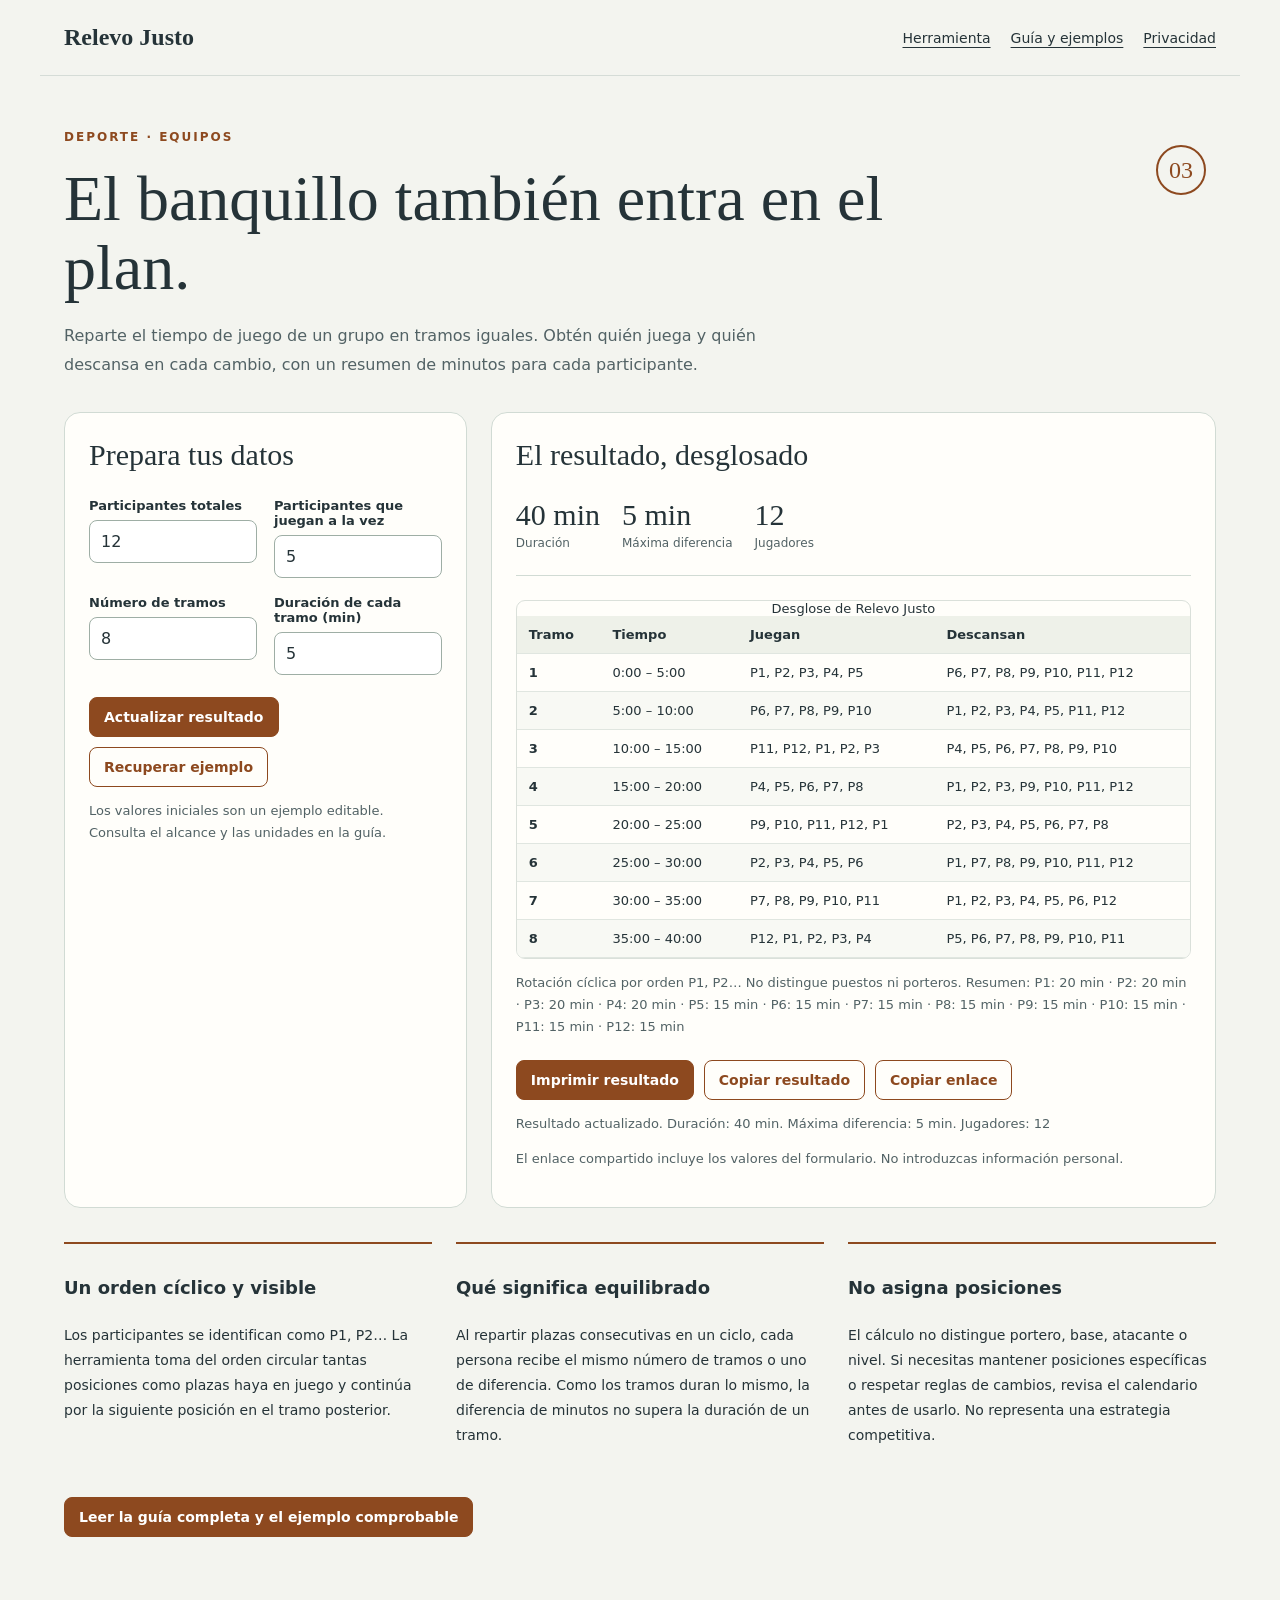
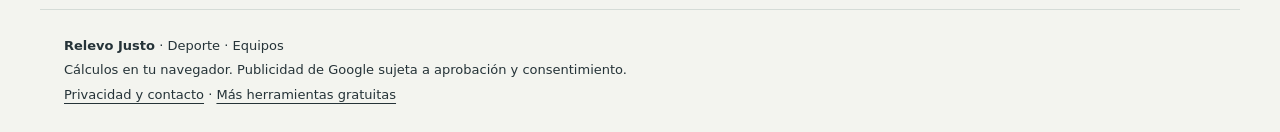
==== index.html @ fd92a655 "Publicar Relevo Justo completa" ====
<!doctype html><html lang="es"><head><meta charset="utf-8"><meta name="viewport" content="width=device-width,initial-scale=1"><meta name="theme-color" content="#8d491f"><title>Planificador de rotaciones y minutos con suplentes | Relevo Justo</title><meta name="description" content="Organiza tramos de juego con suplentes y calcula los minutos de cada participante. Rotación cíclica, tabla de cambios y diferencias visibles, sin registro."><link rel="canonical" href="https://ilga25.github.io/relevo-justo/"><link rel="icon" href="favicon.svg" type="image/svg+xml"><link rel="stylesheet" href="style.css"><style>:root{--accent:#8d491f}</style><script async src="https://pagead2.googlesyndication.com/pagead/js/adsbygoogle.js?client=ca-pub-2632653491273997" crossorigin="anonymous"></script><script src="privacy-options.js" defer></script><script src="math.js" defer></script><script src="app.js" defer></script><script id="tool-config" type="application/json">{"slug": "relevo-justo", "name": "Relevo Justo", "kind": "rotation", "category": "Deporte · Equipos", "color": "#8d491f", "title": "Planificador de rotaciones y minutos con suplentes", "description": "Organiza tramos de juego con suplentes y calcula los minutos de cada participante. Rotación cíclica, tabla de cambios y diferencias visibles, sin registro.", "hero": "El banquillo también entra en el plan.", "intro": "Reparte el tiempo de juego de un grupo en tramos iguales. Obtén quién juega y quién descansa en cada cambio, con un resumen de minutos para cada participante.", "fields": [["players", "Participantes totales", 12, 2, 30, 1], ["active", "Participantes que juegan a la vez", 5, 1, 30, 1], ["segments", "Número de tramos", 8, 1, 60, 1], ["minutes", "Duración de cada tramo (min)", 5, 1, 60, 1]], "guide": [["Un orden cíclico y visible", "Los participantes se identifican como P1, P2… La herramienta toma del orden circular tantas posiciones como plazas haya en juego y continúa por la siguiente posición en el tramo posterior."], ["Qué significa equilibrado", "Al repartir plazas consecutivas en un ciclo, cada persona recibe el mismo número de tramos o uno de diferencia. Como los tramos duran lo mismo, la diferencia de minutos no supera la duración de un tramo."], ["No asigna posiciones", "El cálculo no distingue portero, base, atacante o nivel. Si necesitas mantener posiciones específicas o respetar reglas de cambios, revisa el calendario antes de usarlo. No representa una estrategia competitiva."], ["Cómo llevarlo a la pista", "Escribe la correspondencia de P1, P2… en una hoja y conserva el mismo orden durante el encuentro. La tabla impresa muestra entradas y descansos. El tiempo empieza en cero y no incluye pausas de reloj o interrupciones."], ["Ejemplo comprobable", "Doce participantes, cinco plazas y ocho tramos generan cuarenta plazas de tramo. Cuatro personas reciben cuatro tramos y ocho reciben tres. Con tramos de cinco minutos, la diferencia máxima es de cinco minutos."]]}</script><script type="application/ld+json">{"@context": "https://schema.org", "@type": "WebApplication", "name": "Relevo Justo", "url": "https://ilga25.github.io/relevo-justo/", "description": "Organiza tramos de juego con suplentes y calcula los minutos de cada participante. Rotación cíclica, tabla de cambios y diferencias visibles, sin registro.", "inLanguage": "es", "operatingSystem": "Any", "applicationCategory": "UtilitiesApplication", "offers": {"@type": "Offer", "price": "0", "priceCurrency": "EUR"}}</script></head><body><a href="#main" class="skip">Saltar al contenido</a><header><a href="./">Relevo Justo</a><nav aria-label="Principal"><a href="./">Herramienta</a><a href="guia.html">Guía y ejemplos</a><a href="privacidad.html">Privacidad</a></nav></header><main id="main"><section class="hero"><div class="badge" aria-hidden="true">03</div><p class="eyebrow">Deporte · Equipos</p><h1>El banquillo también entra en el plan.</h1><p class="intro">Reparte el tiempo de juego de un grupo en tramos iguales. Obtén quién juega y quién descansa en cada cambio, con un resumen de minutos para cada participante.</p></section><div class="workspace"><section class="panel inputs"><h2>Prepara tus datos</h2><form id="form"><div class="fields"><label class="field">Participantes totales<input id="players" type="number" min="2" max="30" step="1" value="12" required></label><label class="field">Participantes que juegan a la vez<input id="active" type="number" min="1" max="30" step="1" value="5" required></label><label class="field">Número de tramos<input id="segments" type="number" min="1" max="60" step="1" value="8" required></label><label class="field">Duración de cada tramo (min)<input id="minutes" type="number" min="1" max="60" step="1" value="5" required></label></div><div class="actions"><button type="submit">Actualizar resultado</button><button id="reset" class="secondary" type="button">Recuperar ejemplo</button></div></form><p class="small">Los valores iniciales son un ejemplo editable. Consulta el alcance y las unidades en la guía.</p></section><section class="panel output"><h2>El resultado, desglosado</h2><noscript>Activa JavaScript para utilizar la herramienta. La guía se puede consultar sin JavaScript.</noscript><p id="error" role="alert" hidden></p><div id="result"><div id="metrics" class="metrics"></div><div class="table-wrap"><table><caption>Desglose de Relevo Justo</caption><thead><tr id="head-row"></tr></thead><tbody id="body-rows"></tbody></table></div><p id="note" class="small"></p></div><div class="actions"><button id="print" type="button">Imprimir resultado</button><button id="copy" type="button" class="secondary">Copiar resultado</button><button id="share" type="button" class="secondary">Copiar enlace</button></div><p id="feedback" role="status" class="small"></p><textarea id="copy-field" aria-label="Contenido para copiar" readonly hidden></textarea><p id="status" role="status" class="small"></p><p class="small share-note">El enlace compartido incluye los valores del formulario. No introduzcas información personal.</p></section></div><section class="cards"><article><h3>Un orden cíclico y visible</h3><p>Los participantes se identifican como P1, P2… La herramienta toma del orden circular tantas posiciones como plazas haya en juego y continúa por la siguiente posición en el tramo posterior.</p></article><article><h3>Qué significa equilibrado</h3><p>Al repartir plazas consecutivas en un ciclo, cada persona recibe el mismo número de tramos o uno de diferencia. Como los tramos duran lo mismo, la diferencia de minutos no supera la duración de un tramo.</p></article><article><h3>No asigna posiciones</h3><p>El cálculo no distingue portero, base, atacante o nivel. Si necesitas mantener posiciones específicas o respetar reglas de cambios, revisa el calendario antes de usarlo. No representa una estrategia competitiva.</p></article></section><p class="guide-link"><a class="button" href="guia.html">Leer la guía completa y el ejemplo comprobable</a></p></main><footer><strong>Relevo Justo</strong> · Deporte · Equipos<br>Cálculos en tu navegador. Publicidad de Google sujeta a aprobación y consentimiento.<br><a href="privacidad.html">Privacidad y contacto</a> · <a href="https://ilga25.github.io/herramientas.html">Más herramientas gratuitas</a><div><button type="button" id="privacy-options" class="secondary" hidden>Opciones de privacidad</button></div></footer></body></html>
---- style.css ----
:root{font-family:system-ui,sans-serif;color:#253338;background:#f3f4ef;font-synthesis:none;--accent:#155e63}*{box-sizing:border-box}body{margin:0}a{color:inherit;text-underline-offset:4px}header,main,footer{max-width:1200px;margin:auto;padding:24px}header{display:flex;justify-content:space-between;align-items:center;gap:20px;border-bottom:1px solid #d5dcd7}header>a{font:700 24px Georgia,serif;text-decoration:none}nav{display:flex;flex-wrap:wrap;gap:20px;font-size:14px}.eyebrow{text-transform:uppercase;letter-spacing:2px;font-size:12px;color:var(--accent);font-weight:750;margin-top:30px}h1{font:clamp(40px,5vw,65px)/1.08 Georgia,serif;font-weight:400;max-width:900px;margin:20px 0}h2{font:30px/1.2 Georgia,serif}h3{font-size:18px}.intro{max-width:760px;line-height:1.8;color:#526265}.hero{position:relative;padding-right:70px}.badge{position:absolute;right:10px;top:15px;width:50px;height:50px;border:2px solid var(--accent);color:var(--accent);border-radius:50%;display:grid;place-items:center;font:24px Georgia,serif}.workspace{display:grid;grid-template-columns:minmax(300px,.75fr) minmax(430px,1.35fr);gap:24px;margin:32px 0}.panel{min-width:0;background:#fffefa;border:1px solid #d1dbd4;border-radius:16px;padding:24px}.panel h2{margin-top:0}.fields{display:grid;grid-template-columns:1fr 1fr;gap:17px}.field{font-size:13px;font-weight:650;display:block}.field input,.field select,.field textarea{display:block;width:100%;min-width:0;margin:7px 0 0;border:1px solid #9eaea5;border-radius:8px;background:white;font:16px system-ui;color:#253338;padding:11px}.field textarea{min-height:240px;resize:vertical;font:14px/1.6 ui-monospace,monospace}.text-field{grid-column:1/-1}input:focus,textarea:focus,button:focus-visible{outline:3px solid color-mix(in srgb,var(--accent) 35%,white);outline-offset:2px}.actions{display:flex;gap:10px;flex-wrap:wrap;margin-top:22px}button,.button{border:1px solid var(--accent);border-radius:8px;background:var(--accent);color:white;padding:11px 14px;font:600 14px system-ui;cursor:pointer;text-decoration:none;display:inline-block}button.secondary{background:transparent;color:var(--accent)}button:disabled{opacity:.45;cursor:default}.small{font-size:13px;line-height:1.7;color:#526265}.metrics{display:flex;flex-wrap:wrap;gap:22px;padding:0 0 24px;border-bottom:1px solid #d1dbd4;margin-bottom:24px}.metrics div{max-width:100%}.metrics strong{display:block;font:30px Georgia,serif;overflow-wrap:anywhere}.metrics span{font-size:12px;color:#526265}.table-wrap{overflow:auto;max-height:680px;border:1px solid #dae0da;border-radius:9px}table{border-collapse:collapse;width:100%;font-size:13px}th,td{border-bottom:1px solid #e0e6e0;padding:11px 12px;text-align:left;vertical-align:top}thead{background:#eef1e9;position:sticky;top:0}tbody th{font-weight:600}tbody tr:nth-child(even){background:#f8f9f4}td{white-space:pre-wrap;overflow-wrap:anywhere;max-width:500px}#error{background:#fbece3;color:#833e20;border-left:4px solid #af5b32;padding:18px;line-height:1.6}#copy-field{width:100%;min-height:100px;font:13px monospace}.reading{max-width:790px;line-height:1.85}.reading h2{margin-top:34px}.cards{display:grid;grid-template-columns:repeat(3,1fr);gap:24px;margin:34px 0}.cards article{border-top:2px solid var(--accent);padding-top:10px;font-size:14px;line-height:1.8}footer{border-top:1px solid #d5dcd7;margin-top:32px;font-size:13px;line-height:1.9}.skip{position:absolute;top:-100px}.skip:focus{top:10px;background:white;padding:14px;z-index:10}[hidden]{display:none!important}.prompt-tool .workspace{grid-template-columns:1fr}.prompt-tool .fields{grid-template-columns:1fr 1fr}.prompt-tool .text-field{grid-column:auto}.prompt-tool .table-wrap td:last-child{min-width:280px;max-width:750px;font-family:ui-monospace,monospace}.prompt-tool .table-wrap{max-height:800px}@media(max-width:850px){.workspace{grid-template-columns:1fr}.cards{grid-template-columns:1fr}.prompt-tool .fields{grid-template-columns:1fr}.hero{padding-right:0}.badge{display:none}header{align-items:flex-start;flex-direction:column}h1{font-size:43px}}@media(max-width:420px){header,main,footer{padding:18px}.panel{padding:17px}.fields{grid-template-columns:1fr}nav{gap:14px}}@media print{body{background:white}header,footer,.hero,.inputs,.actions,.small.share-note,.cards,#feedback,#copy-field,.guide-link{display:none}.workspace{display:block}.panel{border:0;padding:0}.table-wrap{max-height:none;overflow:visible;border:0}thead{position:static}tr{break-inside:avoid}table{font-size:10px}main{padding:0}.metrics strong{font-size:24px}}
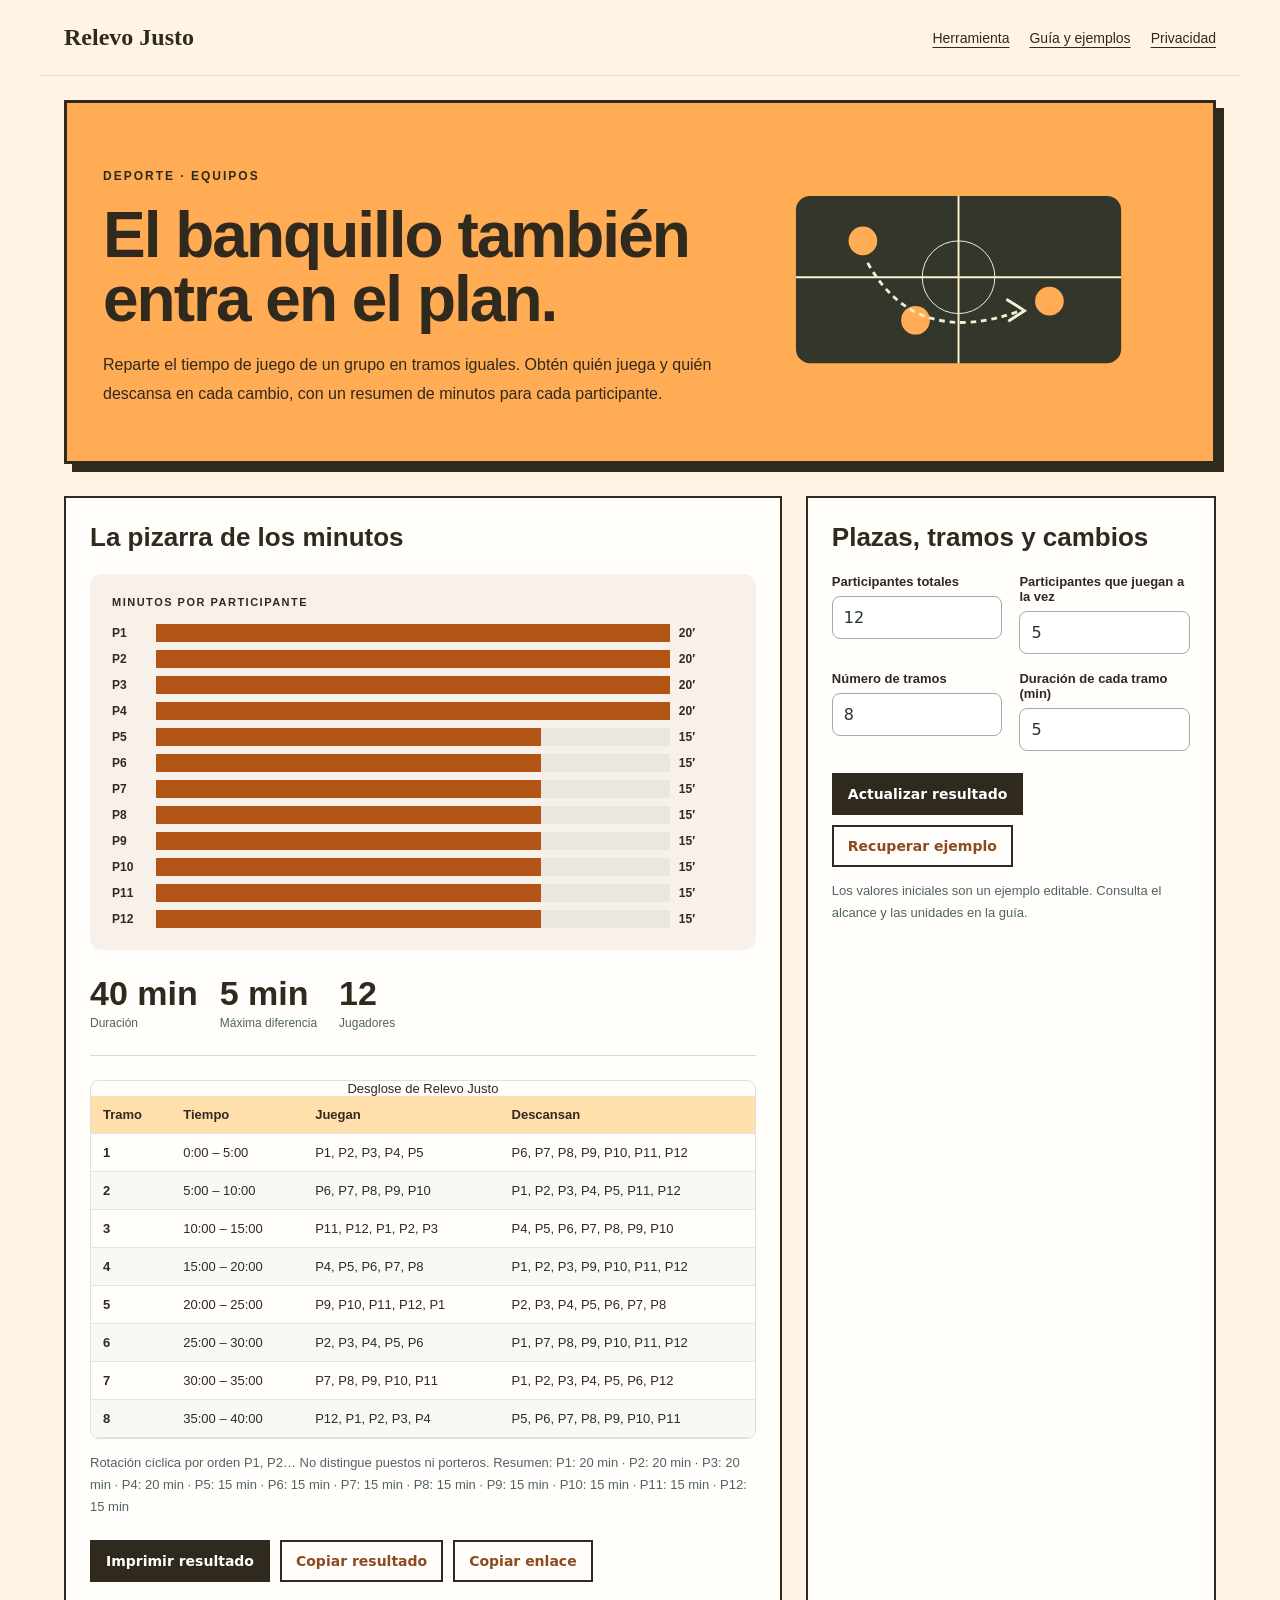
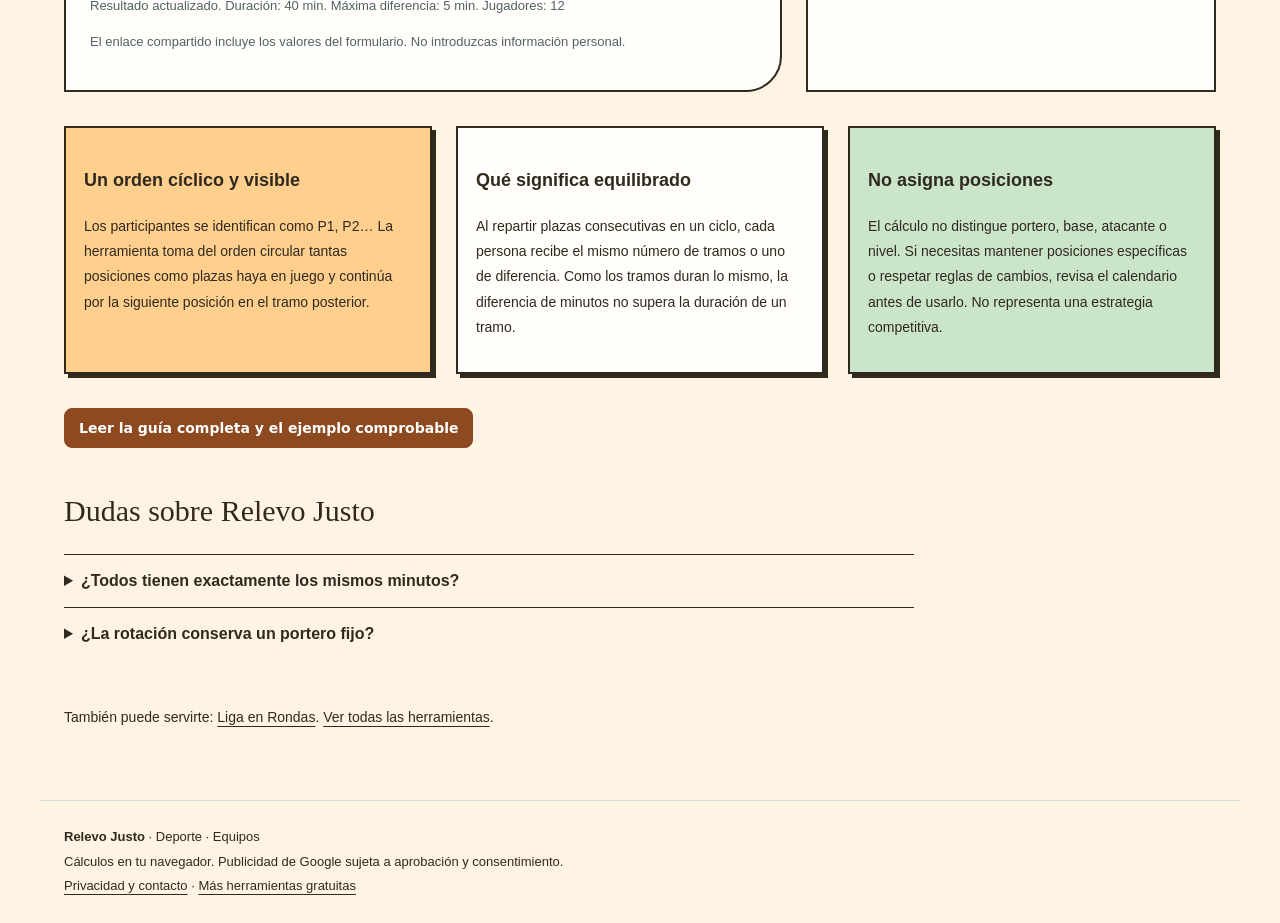
==== commit 8e82d596: "Identidad visual y SEO de Relevo Justo" ====
--- a/index.html
+++ b/index.html
@@ -1 +1 @@
-<!doctype html><html lang="es"><head><meta charset="utf-8"><meta name="viewport" content="width=device-width,initial-scale=1"><meta name="theme-color" content="#8d491f"><title>Planificador de rotaciones y minutos con suplentes | Relevo Justo</title><meta name="description" content="Organiza tramos de juego con suplentes y calcula los minutos de cada participante. Rotación cíclica, tabla de cambios y diferencias visibles, sin registro."><link rel="canonical" href="https://ilga25.github.io/relevo-justo/"><link rel="icon" href="favicon.svg" type="image/svg+xml"><link rel="stylesheet" href="style.css"><style>:root{--accent:#8d491f}</style><script async src="https://pagead2.googlesyndication.com/pagead/js/adsbygoogle.js?client=ca-pub-2632653491273997" crossorigin="anonymous"></script><script src="privacy-options.js" defer></script><script src="math.js" defer></script><script src="app.js" defer></script><script id="tool-config" type="application/json">{"slug": "relevo-justo", "name": "Relevo Justo", "kind": "rotation", "category": "Deporte · Equipos", "color": "#8d491f", "title": "Planificador de rotaciones y minutos con suplentes", "description": "Organiza tramos de juego con suplentes y calcula los minutos de cada participante. Rotación cíclica, tabla de cambios y diferencias visibles, sin registro.", "hero": "El banquillo también entra en el plan.", "intro": "Reparte el tiempo de juego de un grupo en tramos iguales. Obtén quién juega y quién descansa en cada cambio, con un resumen de minutos para cada participante.", "fields": [["players", "Participantes totales", 12, 2, 30, 1], ["active", "Participantes que juegan a la vez", 5, 1, 30, 1], ["segments", "Número de tramos", 8, 1, 60, 1], ["minutes", "Duración de cada tramo (min)", 5, 1, 60, 1]], "guide": [["Un orden cíclico y visible", "Los participantes se identifican como P1, P2… La herramienta toma del orden circular tantas posiciones como plazas haya en juego y continúa por la siguiente posición en el tramo posterior."], ["Qué significa equilibrado", "Al repartir plazas consecutivas en un ciclo, cada persona recibe el mismo número de tramos o uno de diferencia. Como los tramos duran lo mismo, la diferencia de minutos no supera la duración de un tramo."], ["No asigna posiciones", "El cálculo no distingue portero, base, atacante o nivel. Si necesitas mantener posiciones específicas o respetar reglas de cambios, revisa el calendario antes de usarlo. No representa una estrategia competitiva."], ["Cómo llevarlo a la pista", "Escribe la correspondencia de P1, P2… en una hoja y conserva el mismo orden durante el encuentro. La tabla impresa muestra entradas y descansos. El tiempo empieza en cero y no incluye pausas de reloj o interrupciones."], ["Ejemplo comprobable", "Doce participantes, cinco plazas y ocho tramos generan cuarenta plazas de tramo. Cuatro personas reciben cuatro tramos y ocho reciben tres. Con tramos de cinco minutos, la diferencia máxima es de cinco minutos."]]}</script><script type="application/ld+json">{"@context": "https://schema.org", "@type": "WebApplication", "name": "Relevo Justo", "url": "https://ilga25.github.io/relevo-justo/", "description": "Organiza tramos de juego con suplentes y calcula los minutos de cada participante. Rotación cíclica, tabla de cambios y diferencias visibles, sin registro.", "inLanguage": "es", "operatingSystem": "Any", "applicationCategory": "UtilitiesApplication", "offers": {"@type": "Offer", "price": "0", "priceCurrency": "EUR"}}</script></head><body><a href="#main" class="skip">Saltar al contenido</a><header><a href="./">Relevo Justo</a><nav aria-label="Principal"><a href="./">Herramienta</a><a href="guia.html">Guía y ejemplos</a><a href="privacidad.html">Privacidad</a></nav></header><main id="main"><section class="hero"><div class="badge" aria-hidden="true">03</div><p class="eyebrow">Deporte · Equipos</p><h1>El banquillo también entra en el plan.</h1><p class="intro">Reparte el tiempo de juego de un grupo en tramos iguales. Obtén quién juega y quién descansa en cada cambio, con un resumen de minutos para cada participante.</p></section><div class="workspace"><section class="panel inputs"><h2>Prepara tus datos</h2><form id="form"><div class="fields"><label class="field">Participantes totales<input id="players" type="number" min="2" max="30" step="1" value="12" required></label><label class="field">Participantes que juegan a la vez<input id="active" type="number" min="1" max="30" step="1" value="5" required></label><label class="field">Número de tramos<input id="segments" type="number" min="1" max="60" step="1" value="8" required></label><label class="field">Duración de cada tramo (min)<input id="minutes" type="number" min="1" max="60" step="1" value="5" required></label></div><div class="actions"><button type="submit">Actualizar resultado</button><button id="reset" class="secondary" type="button">Recuperar ejemplo</button></div></form><p class="small">Los valores iniciales son un ejemplo editable. Consulta el alcance y las unidades en la guía.</p></section><section class="panel output"><h2>El resultado, desglosado</h2><noscript>Activa JavaScript para utilizar la herramienta. La guía se puede consultar sin JavaScript.</noscript><p id="error" role="alert" hidden></p><div id="result"><div id="metrics" class="metrics"></div><div class="table-wrap"><table><caption>Desglose de Relevo Justo</caption><thead><tr id="head-row"></tr></thead><tbody id="body-rows"></tbody></table></div><p id="note" class="small"></p></div><div class="actions"><button id="print" type="button">Imprimir resultado</button><button id="copy" type="button" class="secondary">Copiar resultado</button><button id="share" type="button" class="secondary">Copiar enlace</button></div><p id="feedback" role="status" class="small"></p><textarea id="copy-field" aria-label="Contenido para copiar" readonly hidden></textarea><p id="status" role="status" class="small"></p><p class="small share-note">El enlace compartido incluye los valores del formulario. No introduzcas información personal.</p></section></div><section class="cards"><article><h3>Un orden cíclico y visible</h3><p>Los participantes se identifican como P1, P2… La herramienta toma del orden circular tantas posiciones como plazas haya en juego y continúa por la siguiente posición en el tramo posterior.</p></article><article><h3>Qué significa equilibrado</h3><p>Al repartir plazas consecutivas en un ciclo, cada persona recibe el mismo número de tramos o uno de diferencia. Como los tramos duran lo mismo, la diferencia de minutos no supera la duración de un tramo.</p></article><article><h3>No asigna posiciones</h3><p>El cálculo no distingue portero, base, atacante o nivel. Si necesitas mantener posiciones específicas o respetar reglas de cambios, revisa el calendario antes de usarlo. No representa una estrategia competitiva.</p></article></section><p class="guide-link"><a class="button" href="guia.html">Leer la guía completa y el ejemplo comprobable</a></p></main><footer><strong>Relevo Justo</strong> · Deporte · Equipos<br>Cálculos en tu navegador. Publicidad de Google sujeta a aprobación y consentimiento.<br><a href="privacidad.html">Privacidad y contacto</a> · <a href="https://ilga25.github.io/herramientas.html">Más herramientas gratuitas</a><div><button type="button" id="privacy-options" class="secondary" hidden>Opciones de privacidad</button></div></footer></body></html>+<!doctype html><html lang="es"><head><meta charset="utf-8"><meta name="viewport" content="width=device-width,initial-scale=1"><meta name="theme-color" content="#8d491f"><title>Planificador de rotaciones y minutos con suplentes | Relevo Justo</title><meta name="description" content="Organiza tramos de juego con suplentes y calcula los minutos de cada participante. Rotación cíclica, tabla de cambios y diferencias visibles, sin registro."><link rel="canonical" href="https://ilga25.github.io/relevo-justo/"><link rel="icon" href="favicon.svg" type="image/svg+xml"><link rel="stylesheet" href="style.css"><style>:root{--accent:#8d491f}</style><script async src="https://pagead2.googlesyndication.com/pagead/js/adsbygoogle.js?client=ca-pub-2632653491273997" crossorigin="anonymous"></script><script src="privacy-options.js" defer></script><script src="math.js" defer></script><script src="app.js" defer></script><script id="tool-config" type="application/json">{"slug": "relevo-justo", "name": "Relevo Justo", "kind": "rotation", "category": "Deporte · Equipos", "color": "#8d491f", "title": "Planificador de rotaciones y minutos con suplentes", "description": "Organiza tramos de juego con suplentes y calcula los minutos de cada participante. Rotación cíclica, tabla de cambios y diferencias visibles, sin registro.", "hero": "El banquillo también entra en el plan.", "intro": "Reparte el tiempo de juego de un grupo en tramos iguales. Obtén quién juega y quién descansa en cada cambio, con un resumen de minutos para cada participante.", "fields": [["players", "Participantes totales", 12, 2, 30, 1], ["active", "Participantes que juegan a la vez", 5, 1, 30, 1], ["segments", "Número de tramos", 8, 1, 60, 1], ["minutes", "Duración de cada tramo (min)", 5, 1, 60, 1]], "guide": [["Un orden cíclico y visible", "Los participantes se identifican como P1, P2… La herramienta toma del orden circular tantas posiciones como plazas haya en juego y continúa por la siguiente posición en el tramo posterior."], ["Qué significa equilibrado", "Al repartir plazas consecutivas en un ciclo, cada persona recibe el mismo número de tramos o uno de diferencia. Como los tramos duran lo mismo, la diferencia de minutos no supera la duración de un tramo."], ["No asigna posiciones", "El cálculo no distingue portero, base, atacante o nivel. Si necesitas mantener posiciones específicas o respetar reglas de cambios, revisa el calendario antes de usarlo. No representa una estrategia competitiva."], ["Cómo llevarlo a la pista", "Escribe la correspondencia de P1, P2… en una hoja y conserva el mismo orden durante el encuentro. La tabla impresa muestra entradas y descansos. El tiempo empieza en cero y no incluye pausas de reloj o interrupciones."], ["Ejemplo comprobable", "Doce participantes, cinco plazas y ocho tramos generan cuarenta plazas de tramo. Cuatro personas reciben cuatro tramos y ocho reciben tres. Con tramos de cinco minutos, la diferencia máxima es de cinco minutos."]]}</script><script type="application/ld+json">{"@context": "https://schema.org", "@type": "WebApplication", "name": "Relevo Justo", "url": "https://ilga25.github.io/relevo-justo/", "description": "Organiza tramos de juego con suplentes y calcula los minutos de cada participante. Rotación cíclica, tabla de cambios y diferencias visibles, sin registro.", "inLanguage": "es", "operatingSystem": "Any", "applicationCategory": "UtilitiesApplication", "offers": {"@type": "Offer", "price": "0", "priceCurrency": "EUR"}}</script><meta property="og:type" content="website"><meta property="og:locale" content="es_ES"><meta property="og:url" content="https://ilga25.github.io/relevo-justo/"><meta property="og:title" content="Planificador de rotaciones y minutos con suplentes | Relevo Justo"><meta name="twitter:card" content="summary"><meta property="og:description" content="Organiza tramos de juego con suplentes y calcula los minutos de cada participante. Rotación cíclica, tabla de cambios y diferencias visibles, sin registro."></head><body class="theme-rotation"><a href="#main" class="skip">Saltar al contenido</a><header><a href="./">Relevo Justo</a><nav aria-label="Principal"><a href="./">Herramienta</a><a href="guia.html">Guía y ejemplos</a><a href="privacidad.html">Privacidad</a></nav></header><main id="main"><section class="hero"><div class="hero-copy"><p class="eyebrow">Deporte · Equipos</p><h1>El banquillo también entra en el plan.</h1><p class="intro">Reparte el tiempo de juego de un grupo en tramos iguales. Obtén quién juega y quién descansa en cada cambio, con un resumen de minutos para cada participante.</p></div><div class="brand-art" aria-hidden="true"><svg viewBox="0 0 400 230"><rect x="30" y="25" width="340" height="175" rx="15" fill="#33362b"/><path d="M200 25v175M30 110h340" stroke="#fff2cf" stroke-width="2"/><circle cx="200" cy="110" r="38" fill="none" stroke="#fff2cf"/><g fill="#ffac55"><circle cx="100" cy="72" r="15"/><circle cx="155" cy="155" r="15"/><circle cx="295" cy="135" r="15"/></g><path d="M105 95q50 90 160 50" fill="none" stroke="#f2efd3" stroke-width="3" stroke-dasharray="6 5"/><path d="M250 133l19 12-17 11" fill="none" stroke="#f2efd3" stroke-width="3"/></svg></div></section><div class="workspace"><section class="panel inputs"><h2>Plazas, tramos y cambios</h2><form id="form"><div class="fields"><label class="field">Participantes totales<input id="players" type="number" min="2" max="30" step="1" value="12" required></label><label class="field">Participantes que juegan a la vez<input id="active" type="number" min="1" max="30" step="1" value="5" required></label><label class="field">Número de tramos<input id="segments" type="number" min="1" max="60" step="1" value="8" required></label><label class="field">Duración de cada tramo (min)<input id="minutes" type="number" min="1" max="60" step="1" value="5" required></label></div><div class="actions"><button type="submit">Actualizar resultado</button><button id="reset" class="secondary" type="button">Recuperar ejemplo</button></div></form><p class="small">Los valores iniciales son un ejemplo editable. Consulta el alcance y las unidades en la guía.</p></section><section class="panel output"><h2>La pizarra de los minutos</h2><noscript>Activa JavaScript para utilizar la herramienta. La guía se puede consultar sin JavaScript.</noscript><p id="error" role="alert" hidden></p><div id="result"><div id="feature-viz"></div><div id="metrics" class="metrics"></div><div class="table-wrap"><table><caption>Desglose de Relevo Justo</caption><thead><tr id="head-row"></tr></thead><tbody id="body-rows"></tbody></table></div><p id="note" class="small"></p></div><div class="actions"><button id="print" type="button">Imprimir resultado</button><button id="copy" type="button" class="secondary">Copiar resultado</button><button id="share" type="button" class="secondary">Copiar enlace</button></div><p id="feedback" role="status" class="small"></p><textarea id="copy-field" aria-label="Contenido para copiar" readonly hidden></textarea><p id="status" role="status" class="small"></p><p class="small share-note">El enlace compartido incluye los valores del formulario. No introduzcas información personal.</p></section></div><section class="cards"><article><h3>Un orden cíclico y visible</h3><p>Los participantes se identifican como P1, P2… La herramienta toma del orden circular tantas posiciones como plazas haya en juego y continúa por la siguiente posición en el tramo posterior.</p></article><article><h3>Qué significa equilibrado</h3><p>Al repartir plazas consecutivas en un ciclo, cada persona recibe el mismo número de tramos o uno de diferencia. Como los tramos duran lo mismo, la diferencia de minutos no supera la duración de un tramo.</p></article><article><h3>No asigna posiciones</h3><p>El cálculo no distingue portero, base, atacante o nivel. Si necesitas mantener posiciones específicas o respetar reglas de cambios, revisa el calendario antes de usarlo. No representa una estrategia competitiva.</p></article></section><p class="guide-link"><a class="button" href="guia.html">Leer la guía completa y el ejemplo comprobable</a></p><!-- EXTRA IDENTIDAD --><section class="faq-custom"><h2>Dudas sobre Relevo Justo</h2><details><summary>¿Todos tienen exactamente los mismos minutos?</summary><p>Solo si el número de plazas de tramo es divisible entre participantes. Si no, la diferencia máxima es un tramo.</p></details><details><summary>¿La rotación conserva un portero fijo?</summary><p>No. Los participantes son intercambiables en este modelo. Revisa los puestos y las reglas de tu actividad antes de usar la tabla.</p></details></section><p class="related-tool">También puede servirte: <a href="https://ilga25.github.io/liga-en-rondas/">Liga en Rondas</a>. <a href="https://ilga25.github.io/herramientas.html">Ver todas las herramientas</a>.</p><!-- FIN EXTRA IDENTIDAD --></main><footer><strong>Relevo Justo</strong> · Deporte · Equipos<br>Cálculos en tu navegador. Publicidad de Google sujeta a aprobación y consentimiento.<br><a href="privacidad.html">Privacidad y contacto</a> · <a href="https://ilga25.github.io/herramientas.html">Más herramientas gratuitas</a><div><button type="button" id="privacy-options" class="secondary" hidden>Opciones de privacidad</button></div></footer></body></html>
--- a/style.css
+++ b/style.css
@@ -1 +1,10 @@
-:root{font-family:system-ui,sans-serif;color:#253338;background:#f3f4ef;font-synthesis:none;--accent:#155e63}*{box-sizing:border-box}body{margin:0}a{color:inherit;text-underline-offset:4px}header,main,footer{max-width:1200px;margin:auto;padding:24px}header{display:flex;justify-content:space-between;align-items:center;gap:20px;border-bottom:1px solid #d5dcd7}header>a{font:700 24px Georgia,serif;text-decoration:none}nav{display:flex;flex-wrap:wrap;gap:20px;font-size:14px}.eyebrow{text-transform:uppercase;letter-spacing:2px;font-size:12px;color:var(--accent);font-weight:750;margin-top:30px}h1{font:clamp(40px,5vw,65px)/1.08 Georgia,serif;font-weight:400;max-width:900px;margin:20px 0}h2{font:30px/1.2 Georgia,serif}h3{font-size:18px}.intro{max-width:760px;line-height:1.8;color:#526265}.hero{position:relative;padding-right:70px}.badge{position:absolute;right:10px;top:15px;width:50px;height:50px;border:2px solid var(--accent);color:var(--accent);border-radius:50%;display:grid;place-items:center;font:24px Georgia,serif}.workspace{display:grid;grid-template-columns:minmax(300px,.75fr) minmax(430px,1.35fr);gap:24px;margin:32px 0}.panel{min-width:0;background:#fffefa;border:1px solid #d1dbd4;border-radius:16px;padding:24px}.panel h2{margin-top:0}.fields{display:grid;grid-template-columns:1fr 1fr;gap:17px}.field{font-size:13px;font-weight:650;display:block}.field input,.field select,.field textarea{display:block;width:100%;min-width:0;margin:7px 0 0;border:1px solid #9eaea5;border-radius:8px;background:white;font:16px system-ui;color:#253338;padding:11px}.field textarea{min-height:240px;resize:vertical;font:14px/1.6 ui-monospace,monospace}.text-field{grid-column:1/-1}input:focus,textarea:focus,button:focus-visible{outline:3px solid color-mix(in srgb,var(--accent) 35%,white);outline-offset:2px}.actions{display:flex;gap:10px;flex-wrap:wrap;margin-top:22px}button,.button{border:1px solid var(--accent);border-radius:8px;background:var(--accent);color:white;padding:11px 14px;font:600 14px system-ui;cursor:pointer;text-decoration:none;display:inline-block}button.secondary{background:transparent;color:var(--accent)}button:disabled{opacity:.45;cursor:default}.small{font-size:13px;line-height:1.7;color:#526265}.metrics{display:flex;flex-wrap:wrap;gap:22px;padding:0 0 24px;border-bottom:1px solid #d1dbd4;margin-bottom:24px}.metrics div{max-width:100%}.metrics strong{display:block;font:30px Georgia,serif;overflow-wrap:anywhere}.metrics span{font-size:12px;color:#526265}.table-wrap{overflow:auto;max-height:680px;border:1px solid #dae0da;border-radius:9px}table{border-collapse:collapse;width:100%;font-size:13px}th,td{border-bottom:1px solid #e0e6e0;padding:11px 12px;text-align:left;vertical-align:top}thead{background:#eef1e9;position:sticky;top:0}tbody th{font-weight:600}tbody tr:nth-child(even){background:#f8f9f4}td{white-space:pre-wrap;overflow-wrap:anywhere;max-width:500px}#error{background:#fbece3;color:#833e20;border-left:4px solid #af5b32;padding:18px;line-height:1.6}#copy-field{width:100%;min-height:100px;font:13px monospace}.reading{max-width:790px;line-height:1.85}.reading h2{margin-top:34px}.cards{display:grid;grid-template-columns:repeat(3,1fr);gap:24px;margin:34px 0}.cards article{border-top:2px solid var(--accent);padding-top:10px;font-size:14px;line-height:1.8}footer{border-top:1px solid #d5dcd7;margin-top:32px;font-size:13px;line-height:1.9}.skip{position:absolute;top:-100px}.skip:focus{top:10px;background:white;padding:14px;z-index:10}[hidden]{display:none!important}.prompt-tool .workspace{grid-template-columns:1fr}.prompt-tool .fields{grid-template-columns:1fr 1fr}.prompt-tool .text-field{grid-column:auto}.prompt-tool .table-wrap td:last-child{min-width:280px;max-width:750px;font-family:ui-monospace,monospace}.prompt-tool .table-wrap{max-height:800px}@media(max-width:850px){.workspace{grid-template-columns:1fr}.cards{grid-template-columns:1fr}.prompt-tool .fields{grid-template-columns:1fr}.hero{padding-right:0}.badge{display:none}header{align-items:flex-start;flex-direction:column}h1{font-size:43px}}@media(max-width:420px){header,main,footer{padding:18px}.panel{padding:17px}.fields{grid-template-columns:1fr}nav{gap:14px}}@media print{body{background:white}header,footer,.hero,.inputs,.actions,.small.share-note,.cards,#feedback,#copy-field,.guide-link{display:none}.workspace{display:block}.panel{border:0;padding:0}.table-wrap{max-height:none;overflow:visible;border:0}thead{position:static}tr{break-inside:avoid}table{font-size:10px}main{padding:0}.metrics strong{font-size:24px}}
+:root{font-family:system-ui,sans-serif;color:#253338;background:#f3f4ef;font-synthesis:none;--accent:#155e63}*{box-sizing:border-box}body{margin:0}a{color:inherit;text-underline-offset:4px}header,main,footer{max-width:1200px;margin:auto;padding:24px}header{display:flex;justify-content:space-between;align-items:center;gap:20px;border-bottom:1px solid #d5dcd7}header>a{font:700 24px Georgia,serif;text-decoration:none}nav{display:flex;flex-wrap:wrap;gap:20px;font-size:14px}.eyebrow{text-transform:uppercase;letter-spacing:2px;font-size:12px;color:var(--accent);font-weight:750;margin-top:30px}h1{font:clamp(40px,5vw,65px)/1.08 Georgia,serif;font-weight:400;max-width:900px;margin:20px 0}h2{font:30px/1.2 Georgia,serif}h3{font-size:18px}.intro{max-width:760px;line-height:1.8;color:#526265}.hero{position:relative;padding-right:70px}.badge{position:absolute;right:10px;top:15px;width:50px;height:50px;border:2px solid var(--accent);color:var(--accent);border-radius:50%;display:grid;place-items:center;font:24px Georgia,serif}.workspace{display:grid;grid-template-columns:minmax(300px,.75fr) minmax(430px,1.35fr);gap:24px;margin:32px 0}.panel{min-width:0;background:#fffefa;border:1px solid #d1dbd4;border-radius:16px;padding:24px}.panel h2{margin-top:0}.fields{display:grid;grid-template-columns:1fr 1fr;gap:17px}.field{font-size:13px;font-weight:650;display:block}.field input,.field select,.field textarea{display:block;width:100%;min-width:0;margin:7px 0 0;border:1px solid #9eaea5;border-radius:8px;background:white;font:16px system-ui;color:#253338;padding:11px}.field textarea{min-height:240px;resize:vertical;font:14px/1.6 ui-monospace,monospace}.text-field{grid-column:1/-1}input:focus,textarea:focus,button:focus-visible{outline:3px solid color-mix(in srgb,var(--accent) 35%,white);outline-offset:2px}.actions{display:flex;gap:10px;flex-wrap:wrap;margin-top:22px}button,.button{border:1px solid var(--accent);border-radius:8px;background:var(--accent);color:white;padding:11px 14px;font:600 14px system-ui;cursor:pointer;text-decoration:none;display:inline-block}button.secondary{background:transparent;color:var(--accent)}button:disabled{opacity:.45;cursor:default}.small{font-size:13px;line-height:1.7;color:#526265}.metrics{display:flex;flex-wrap:wrap;gap:22px;padding:0 0 24px;border-bottom:1px solid #d1dbd4;margin-bottom:24px}.metrics div{max-width:100%}.metrics strong{display:block;font:30px Georgia,serif;overflow-wrap:anywhere}.metrics span{font-size:12px;color:#526265}.table-wrap{overflow:auto;max-height:680px;border:1px solid #dae0da;border-radius:9px}table{border-collapse:collapse;width:100%;font-size:13px}th,td{border-bottom:1px solid #e0e6e0;padding:11px 12px;text-align:left;vertical-align:top}thead{background:#eef1e9;position:sticky;top:0}tbody th{font-weight:600}tbody tr:nth-child(even){background:#f8f9f4}td{white-space:pre-wrap;overflow-wrap:anywhere;max-width:500px}#error{background:#fbece3;color:#833e20;border-left:4px solid #af5b32;padding:18px;line-height:1.6}#copy-field{width:100%;min-height:100px;font:13px monospace}.reading{max-width:790px;line-height:1.85}.reading h2{margin-top:34px}.cards{display:grid;grid-template-columns:repeat(3,1fr);gap:24px;margin:34px 0}.cards article{border-top:2px solid var(--accent);padding-top:10px;font-size:14px;line-height:1.8}footer{border-top:1px solid #d5dcd7;margin-top:32px;font-size:13px;line-height:1.9}.skip{position:absolute;top:-100px}.skip:focus{top:10px;background:white;padding:14px;z-index:10}[hidden]{display:none!important}.prompt-tool .workspace{grid-template-columns:1fr}.prompt-tool .fields{grid-template-columns:1fr 1fr}.prompt-tool .text-field{grid-column:auto}.prompt-tool .table-wrap td:last-child{min-width:280px;max-width:750px;font-family:ui-monospace,monospace}.prompt-tool .table-wrap{max-height:800px}@media(max-width:850px){.workspace{grid-template-columns:1fr}.cards{grid-template-columns:1fr}.prompt-tool .fields{grid-template-columns:1fr}.hero{padding-right:0}.badge{display:none}header{align-items:flex-start;flex-direction:column}h1{font-size:43px}}@media(max-width:420px){header,main,footer{padding:18px}.panel{padding:17px}.fields{grid-template-columns:1fr}nav{gap:14px}}@media print{body{background:white}header,footer,.hero,.inputs,.actions,.small.share-note,.cards,#feedback,#copy-field,.guide-link{display:none}.workspace{display:block}.panel{border:0;padding:0}.table-wrap{max-height:none;overflow:visible;border:0}thead{position:static}tr{break-inside:avoid}table{font-size:10px}main{padding:0}.metrics strong{font-size:24px}}
+
+
+
+/* IDENTIDAD PROPIA 2026-10-21 */
+
+.hero-copy{min-width:0}.brand-art{min-width:0;align-self:center}.brand-art svg{display:block;width:100%;height:220px}.feature-strip{display:flex;flex-wrap:wrap;gap:12px;padding:20px 0;margin:16px 0 26px;border-block:1px solid currentColor}.feature-strip span{font-size:12px;font-weight:700;letter-spacing:.8px}.feature-strip a{color:inherit}#feature-viz{margin:0 0 24px;padding:22px;background:color-mix(in srgb,var(--accent) 7%,transparent);border-radius:12px}.viz-title{font-size:11px;font-weight:800;letter-spacing:1.5px;margin:0 0 16px}.viz-caption{font-size:12px;line-height:1.7}.stack{display:flex;height:35px;overflow:hidden;border:1px solid currentColor;border-radius:6px}.stack i{display:block;min-width:0}.viz-key{display:flex;gap:15px;flex-wrap:wrap;margin-top:15px;font-size:12px}.viz-key span{display:flex;align-items:center;gap:6px}.viz-key i{width:10px;height:10px;border-radius:50%}.round-path{display:flex;flex-wrap:wrap;gap:10px}.round-path span{display:flex;flex-direction:column;padding:14px;border:1px solid currentColor;font-size:12px}.round-path b{font-size:23px}.pool-lanes{display:grid;grid-template-columns:repeat(4,1fr);gap:5px;background:#1f9fb3;padding:12px;border:4px solid #91dce4}.pool-lanes span{display:flex;justify-content:space-between;padding:9px 5px;border-bottom:2px dashed #d8f4f1;font-size:12px;color:white;gap:6px}.pool-lanes em{font-style:normal}.minute-bars{display:grid;gap:8px}.minute-bars>div,.chance-bars>div{display:grid;grid-template-columns:35px 1fr 55px;align-items:center;gap:9px;font-size:12px}.minute-bars i,.chance-bars i{height:15px;background:linear-gradient(to right,var(--accent) var(--fill),#8a9a9c20 var(--fill));border-radius:3px}.chance-bars{display:grid;gap:12px}.chance-bars>div{grid-template-columns:28px 1fr 75px}.editor-legend{display:flex;gap:18px;font:12px ui-monospace,monospace;flex-wrap:wrap}.faq-custom{margin:45px 0;max-width:850px}.faq-custom details{padding:17px 0;border-top:1px solid currentColor}.faq-custom summary{font-weight:700;cursor:pointer}.faq-custom p{font-size:14px;line-height:1.8}.related-tool{font-size:14px;line-height:1.8;margin-top:25px}#feature-viz svg{width:100%;max-height:340px;display:block}header a,button{transition:transform .16s ease,background .16s ease}button:hover{transform:translateY(-1px)}@media(prefers-reduced-motion:reduce){*{transition:none!important;scroll-behavior:auto!important}}@media(max-width:800px){.hero{grid-template-columns:1fr!important;padding:24px!important}.brand-art svg{height:150px}.fields{grid-template-columns:1fr 1fr!important}.workspace{grid-template-columns:1fr!important}.inputs,.output{order:initial!important}.metrics{gap:18px}.hero h1{font-size:40px!important;letter-spacing:-1px!important}.pool-lanes{grid-template-columns:repeat(2,1fr)}.feature-strip{gap:10px}header{position:static!important}}@media(max-width:430px){.fields{grid-template-columns:1fr!important}.hero h1{font-size:35px!important}.hero{padding:20px!important}.panel{padding:18px!important}nav{gap:12px!important}}@media print{.brand-art,.feature-strip,.faq-custom,.related-tool{display:none!important}#feature-viz{break-inside:avoid;color:black!important;background:white!important}.stack{height:18px}body,.panel,.output,.inputs{background:white!important;color:black!important}.small,.viz-caption,.viz-title{color:black!important}}
+
+body{background:#fff4e4;color:#30291e;font-family:Arial,sans-serif}.hero{display:grid;grid-template-columns:1.4fr 1fr;gap:25px;padding:36px;background:#ffac55;border:3px solid #30291e;box-shadow:8px 8px 0 #30291e}.hero h1{font:900 clamp(42px,5vw,65px)/1 Arial,sans-serif;letter-spacing:-2px}.hero .eyebrow,.hero .intro{color:#30291e}.workspace{grid-template-columns:1.4fr .8fr}.inputs{order:2;border:2px solid #30291e;border-radius:0}.output{order:1;border:2px solid #30291e;border-radius:0 0 36px 0}.metrics strong{font:900 34px Arial,sans-serif}.minute-bars i{--accent:#b15416;height:18px;border-radius:0}.minute-bars span{font-weight:800}.table-wrap thead{background:#ffe0ad}.cards article{padding:18px;border:2px solid #30291e;background:#ffcf8e;box-shadow:4px 4px 0 #30291e}.cards article:nth-child(2){background:#fffefa}.cards article:nth-child(3){background:#cae5ca}button{border-radius:0;border:2px solid #30291e;background:#30291e}.panel h2{font:800 26px Arial,sans-serif}
+@media print{thead,tbody tr:nth-child(even),th,td{background:white!important;color:black!important}.atelier-note,.workshop-strip,.gallery-note,.blueprint-note,#feature-viz{display:none!important}}
